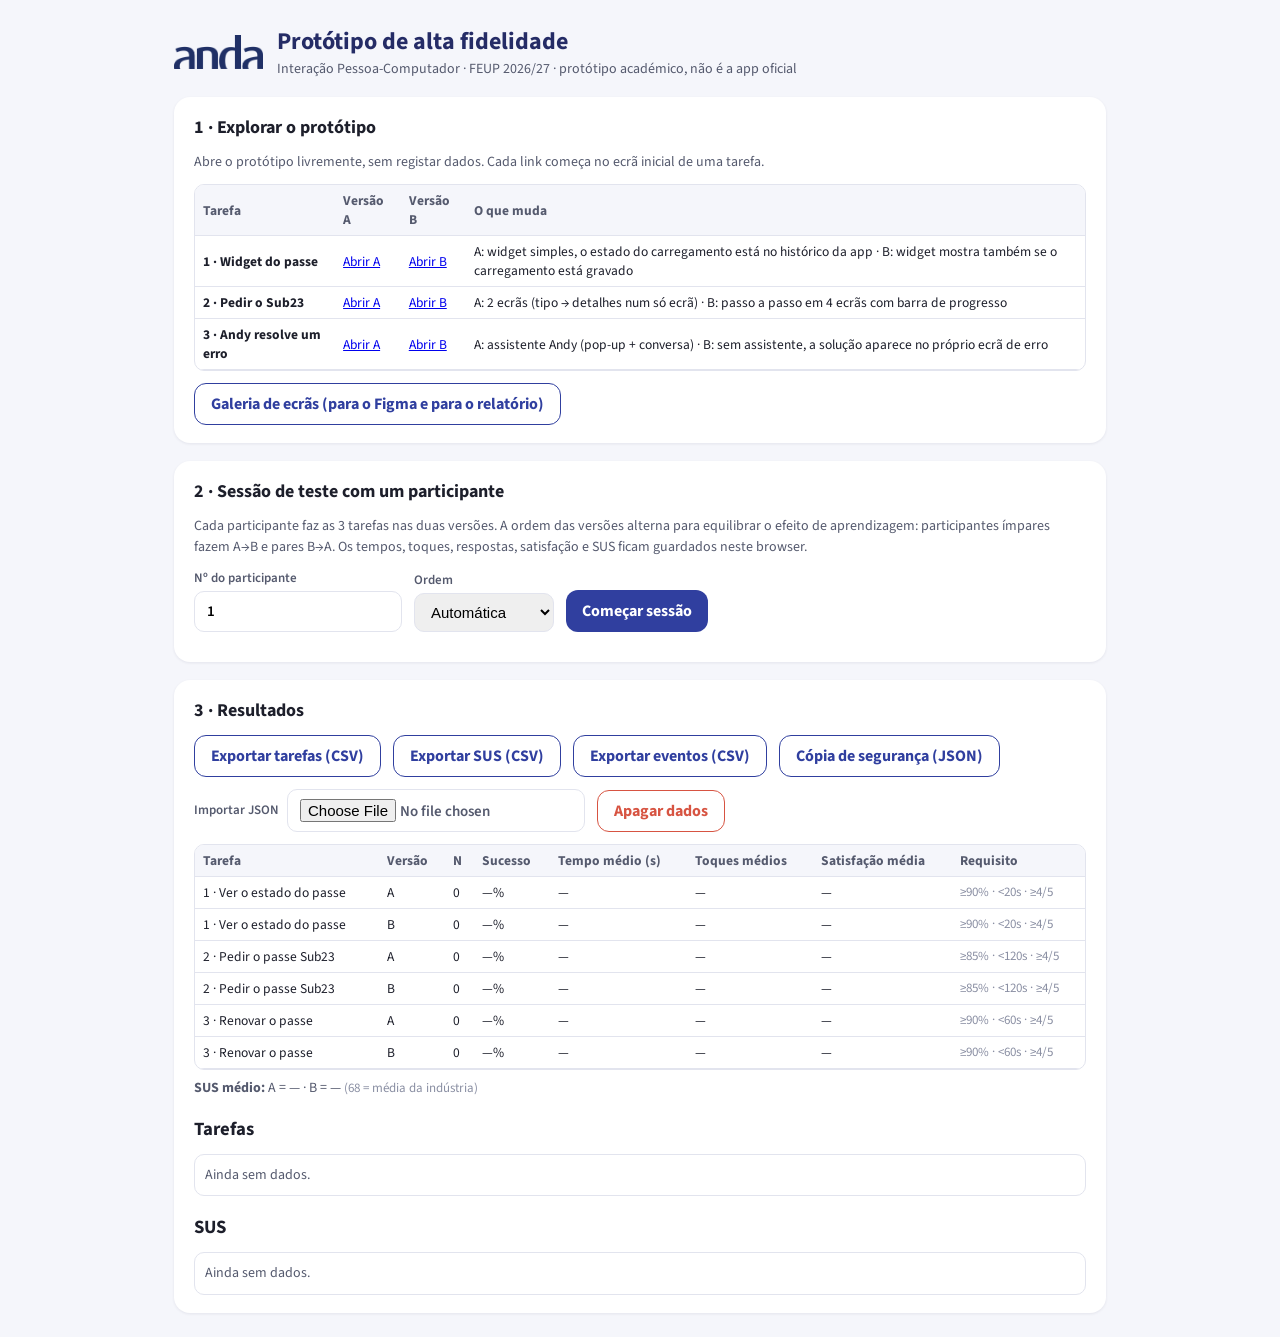
==== index.html @ 172ece96 "Protótipo de alta fidelidade da Anda (IPC Fase III) Protótipo web com versões A/B das três funcional" ====
<!DOCTYPE html>
<html lang="pt-PT" style="background:var(--bg)"><head>
<meta charset="utf-8"><meta name="viewport" content="width=device-width, initial-scale=1">
<link rel="preconnect" href="https://fonts.googleapis.com"><link href="https://fonts.googleapis.com/css2?family=Source+Sans+3:wght@300;400;600;700;800&display=swap" rel="stylesheet">
<link rel="stylesheet" href="css/style.css"><link rel="icon" href="assets/ic_anda.png">
<title>Anda · Painel do protótipo</title>
</head>
<body style="background:var(--bg)">
<div class="admin">
  <header><img src="assets/logo_anda.png" alt="anda"><div><h1>Protótipo de alta fidelidade</h1><div class="muted">Interação Pessoa-Computador · FEUP 2026/27 · protótipo académico, não é a app oficial</div></div></header>

  <section class="panel">
    <h2>1 · Explorar o protótipo</h2>
    <p>Abre o protótipo livremente, sem registar dados. Cada link começa no ecrã inicial de uma tarefa.</p>
    <div class="tablewrap" style="max-height:none"><table>
      <tr><th>Tarefa</th><th>Versão A</th><th>Versão B</th><th>O que muda</th></tr>
      <tr><td><b>1 · Widget do passe</b></td><td><a href="app.html?v=A&u=sofia&ecra=os-home">Abrir A</a></td><td><a href="app.html?v=B&u=sofia&ecra=os-home">Abrir B</a></td><td>A: widget simples, o estado do carregamento está no histórico da app · B: widget mostra também se o carregamento está gravado</td></tr>
      <tr><td><b>2 · Pedir o Sub23</b></td><td><a href="app.html?v=A&u=sofia&ecra=app-inicio">Abrir A</a></td><td><a href="app.html?v=B&u=sofia&ecra=app-inicio">Abrir B</a></td><td>A: 2 ecrãs (tipo → detalhes num só ecrã) · B: passo a passo em 4 ecrãs com barra de progresso</td></tr>
      <tr><td><b>3 · Andy resolve um erro</b></td><td><a href="app.html?v=A&u=carlos&ecra=app-inicio">Abrir A</a></td><td><a href="app.html?v=B&u=carlos&ecra=app-inicio">Abrir B</a></td><td>A: assistente Andy (pop-up + conversa) · B: sem assistente, a solução aparece no próprio ecrã de erro</td></tr>
    </table></div>
    <div class="row"><a class="btn secondary" href="galeria.html" style="text-decoration:none">Galeria de ecrãs (para o Figma e para o relatório)</a></div>
  </section>

  <section class="panel">
    <h2>2 · Sessão de teste com um participante</h2>
    <p>Cada participante faz as 3 tarefas nas duas versões. A ordem das versões alterna para equilibrar o efeito de aprendizagem: participantes ímpares fazem A→B e pares B→A. Os tempos, toques, respostas, satisfação e SUS ficam guardados neste browser.</p>
    <div class="row">
      <label>Nº do participante<input id="pid" type="number" min="1" value="1"></label>
      <label>Ordem<select id="order"><option value="auto">Automática</option><option value="AB">A → B</option><option value="BA">B → A</option></select></label>
      <button class="btn primary" id="start">Começar sessão</button>
    </div>
    <p id="resume"></p>
  </section>

  <section class="panel">
    <h2>3 · Resultados</h2>
    <div class="row">
      <button class="btn secondary" id="exp-res">Exportar tarefas (CSV)</button>
      <button class="btn secondary" id="exp-sus">Exportar SUS (CSV)</button>
      <button class="btn secondary" id="exp-ev">Exportar eventos (CSV)</button>
      <button class="btn secondary" id="exp-json">Cópia de segurança (JSON)</button>
      <label style="flex-direction:row;align-items:center;gap:8px">Importar JSON<input type="file" id="imp" accept=".json"></label>
      <button class="btn secondary" id="clear" style="color:var(--anda-red);border-color:var(--anda-red)">Apagar dados</button>
    </div>
    <div id="summary"></div>
    <h3 style="margin:6px 0 0">Tarefas</h3><div class="tablewrap" id="t-res"></div>
    <h3 style="margin:6px 0 0">SUS</h3><div class="tablewrap" id="t-sus"></div>
  </section>
</div>

<script src="js/icons.js"></script><script src="js/screens.js"></script><script src="js/engine.js"></script>
<script>
const $ = s => document.querySelector(s);
const REQ = { 1: { taxa: 90, tempo: 20, sat: 4 }, 2: { taxa: 85, tempo: 120, sat: 4 }, 3: { taxa: 90, tempo: 60, sat: 4 } };

function table(rows, cols) {
  if (!rows.length) return '<p style="padding:10px">Ainda sem dados.</p>';
  cols = cols || Object.keys(rows[0]);
  return `<table><tr>${cols.map(c => `<th>${c}</th>`).join('')}</tr>${rows.map(r => `<tr>${cols.map(c => `<td>${r[c] ?? ''}</td>`).join('')}</tr>`).join('')}</table>`;
}
const mean = a => a.length ? a.reduce((x, y) => x + y, 0) / a.length : NaN;
const f1 = x => isNaN(x) ? '—' : x.toFixed(1);

function refresh() {
  const res = Store.get('anda_results', []), sus = Store.get('anda_sus', []);
  $('#t-res').innerHTML = table(res, ['pid', 'ordem', 'versao', 'tarefa', 'sucesso', 'tempo_s', 'toques', 'toques_validos', 'voltar', 'satisfacao', 'desistiu', 'escolhas', 'resp_valido', 'resp_gravado']);
  $('#t-sus').innerHTML = table(sus, ['pid', 'ordem', 'versao', 'posicao', 'sus']);
  // Resumo por tarefa e versão, comparado com os requisitos de usabilidade da Fase 2
  let h = '<div class="tablewrap" style="max-height:none"><table><tr><th>Tarefa</th><th>Versão</th><th>N</th><th>Sucesso</th><th>Tempo médio (s)</th><th>Toques médios</th><th>Satisfação média</th><th>Requisito</th></tr>';
  for (const t of [1, 2, 3]) for (const v of ['A', 'B']) {
    const r = res.filter(x => x.tarefa === t && x.versao === v); const q = REQ[t];
    const taxa = r.length ? 100 * mean(r.map(x => x.sucesso)) : NaN;
    const okR = r.filter(x => x.sucesso);
    const tempo = mean(okR.map(x => x.tempo_s)), sat = mean(r.map(x => x.satisfacao));
    const cls = (ok) => isNaN(ok) ? '' : ok ? 'ok-t' : 'err-t';
    h += `<tr><td>${t} · ${TASKS[t].titulo}</td><td>${v}</td><td>${r.length}</td>
      <td class="${r.length ? cls(taxa >= q.taxa) : ''}">${f1(taxa)}%</td>
      <td class="${okR.length ? cls(tempo < q.tempo) : ''}">${f1(tempo)}</td><td>${f1(mean(r.map(x => x.toques_validos)))}</td>
      <td class="${r.length ? cls(sat >= q.sat) : ''}">${f1(sat)}</td><td class="small">≥${q.taxa}% · &lt;${q.tempo}s · ≥${q.sat}/5</td></tr>`;
  }
  h += '</table></div>';
  const sA = mean(sus.filter(x => x.versao === 'A').map(x => x.sus)), sB = mean(sus.filter(x => x.versao === 'B').map(x => x.sus));
  h += `<p style="margin-top:8px"><b>SUS médio:</b> A = ${f1(sA)} · B = ${f1(sB)} <span class="small">(68 = média da indústria)</span></p>`;
  $('#summary').innerHTML = h;
  const s = Store.get('anda_session', null);
  $('#resume').innerHTML = s ? `Há uma sessão a meio (participante ${s.pid}). <a href="app.html?modo=teste">Continuar sessão</a>` : '';
  const ids = res.map(r => +r.pid).filter(Boolean); if (ids.length) $('#pid').value = Math.max(...ids) + 1;
}

$('#start').onclick = () => {
  const pid = +$('#pid').value || 1;
  let o = $('#order').value; if (o === 'auto') o = pid % 2 ? 'AB' : 'BA';
  const order = o.split('');
  Store.set('anda_session', { pid, order, i: 0, steps: buildSteps(order), inicio: new Date().toISOString() });
  location.href = 'app.html?modo=teste';
};
$('#exp-res').onclick = () => download('anda-tarefas.csv', toCSV(Store.get('anda_results', [])));
$('#exp-sus').onclick = () => download('anda-sus.csv', toCSV(Store.get('anda_sus', [])));
$('#exp-ev').onclick = () => download('anda-eventos.csv', toCSV(Store.get('anda_events', [])));
$('#exp-json').onclick = () => {
  const d = { results: Store.get('anda_results', []), sus: Store.get('anda_sus', []), events: Store.get('anda_events', []) };
  const a = document.createElement('a'); a.href = URL.createObjectURL(new Blob([JSON.stringify(d)], { type: 'application/json' }));
  a.download = 'anda-dados-' + new Date().toISOString().slice(0, 10) + '.json'; a.click();
};
$('#imp').onchange = async e => {
  const d = JSON.parse(await e.target.files[0].text());
  // junta aos dados existentes (útil quando os testes são feitos em vários computadores)
  Store.set('anda_results', [...Store.get('anda_results', []), ...(d.results || [])]);
  Store.set('anda_sus', [...Store.get('anda_sus', []), ...(d.sus || [])]);
  Store.set('anda_events', [...Store.get('anda_events', []), ...(d.events || [])]);
  refresh();
};
let armed = false;
$('#clear').onclick = () => {
  if (!armed) { armed = true; $('#clear').textContent = 'Clique outra vez para apagar TUDO'; setTimeout(() => { armed = false; $('#clear').textContent = 'Apagar dados'; }, 4000); return; }
  ['anda_results', 'anda_sus', 'anda_events', 'anda_session'].forEach(k => localStorage.removeItem(k));
  armed = false; $('#clear').textContent = 'Apagar dados'; refresh();
};
refresh();
</script>
</body></html>
---- css/style.css ----
/* Protótipo Anda — IPC FEUP 2026/27
   Cores retiradas da app Anda (res/values/colors.xml do APK). */
:root {
  --anda-blue: #303f9f;
  --anda-dark: #1a237e;
  --anda-navy: #252c66;
  --anda-light: #bbbfe6;
  --anda-pale: #eceefa;
  --anda-green: #508c46;
  --anda-green-pale: #e6f1e3;
  --anda-red: #d75442;
  --anda-red-pale: #fbe9e6;
  --anda-yellow: #eeaf40;
  --anda-yellow-pale: #fdf3e0;
  --ink: #1d1f2b;
  --ink-2: #555a6e;
  --ink-3: #8a8fa3;
  --line: #e2e4ee;
  --bg: #f5f6fb;
  --white: #fff;
  --radius: 14px;
  --font: "Source Sans 3", "Source Sans Pro", "Myriad Pro", system-ui, -apple-system, "Segoe UI", Roboto, sans-serif;
}

* { box-sizing: border-box; -webkit-tap-highlight-color: transparent; }
html, body { margin: 0; height: 100%; font-family: var(--font); color: var(--ink); background: #dfe2ef; }
button { font: inherit; color: inherit; border: 0; background: none; cursor: pointer; padding: 0; }
input, textarea { font: inherit; }

/* ---------- Palco (desktop) ---------- */
.stage { min-height: 100%; display: flex; flex-direction: column; align-items: center; justify-content: center; gap: 12px; padding: 16px; }
.disclaimer { font-size: 12px; color: var(--ink-2); text-align: center; }
.testbar { width: 390px; display: flex; align-items: center; gap: 8px; background: var(--anda-navy); color: #fff; border-radius: 12px; padding: 8px 10px; font-size: 14px; }
.testbar .grow { flex: 1; }
.testbar button { background: rgba(255,255,255,.15); color: #fff; padding: 6px 10px; border-radius: 8px; font-weight: 600; }
.testbar button.done { background: var(--anda-green); }
.hidden { display: none !important; }

.phone { position: relative; width: 390px; height: 800px; background: var(--white); border-radius: 44px; border: 10px solid #15172a; overflow: hidden; box-shadow: 0 20px 60px rgba(20,25,60,.25); display: flex; flex-direction: column; }
.statusbar { height: 34px; flex: none; display: flex; align-items: center; justify-content: space-between; padding: 0 22px; font-size: 13px; font-weight: 600; background: var(--anda-blue); color: #fff; }
.phone.on-os .statusbar { background: #3b4aa8; }
.phone.study-mode .statusbar { background: #fff; color: var(--ink); }
.screen { flex: 1; display: flex; flex-direction: column; min-height: 0; position: relative; }
.homebar { height: 22px; flex: none; display: flex; align-items: center; justify-content: center; }
.homebar button { width: 120px; height: 5px; border-radius: 3px; background: #15172a; }

/* Telemóvel real: ecrã inteiro */
@media (max-width: 500px) {
  body { background: var(--white); }
  .stage { padding: 0; gap: 0; justify-content: flex-start; }
  .disclaimer { display: none; }
  .testbar { width: 100%; border-radius: 0; }
  .phone { width: 100%; height: 100dvh; border: 0; border-radius: 0; box-shadow: none; }
  .stage.testing .phone { height: calc(100dvh - 46px); }
}

/* ---------- Ecrã inicial do telemóvel (SO) ---------- */
.os { flex: 1; display: flex; flex-direction: column; padding: 8px 18px 14px; background: linear-gradient(170deg, #3b4aa8 0%, #6a5aa8 55%, #c58b9b 100%); color: #fff; }
.os .clock { text-align: center; font-size: 64px; font-weight: 300; letter-spacing: -1px; margin-top: 14px; line-height: 1; }
.os .date { text-align: center; font-size: 15px; opacity: .9; margin: 6px 0 22px; }
.widget { display: block; width: 100%; text-align: left; background: rgba(255,255,255,.96); color: var(--ink); border-radius: 22px; padding: 14px 16px; box-shadow: 0 6px 20px rgba(0,0,0,.18); }
.widget .w-head { display: flex; align-items: center; gap: 6px; font-size: 12px; color: var(--ink-2); }
.widget .w-head img { width: 18px; height: 18px; border-radius: 5px; }
.widget .w-head .grow { flex: 1; }
.widget .w-title { display: flex; align-items: center; justify-content: space-between; margin-top: 8px; font-size: 19px; font-weight: 700; }
.widget .w-sub { font-size: 15px; color: var(--ink-2); margin-top: 2px; }
.widget .w-row { display: flex; gap: 8px; align-items: flex-start; margin-top: 10px; padding-top: 10px; border-top: 1px solid var(--line); font-size: 14px; }
.widget .w-actions { display: flex; gap: 8px; margin-top: 12px; }
.widget .w-actions span { border: 1px solid var(--line); border-radius: 20px; padding: 4px 12px; font-size: 13px; font-weight: 600; color: var(--anda-blue); }
.apps { display: grid; grid-template-columns: repeat(4, 1fr); gap: 18px 10px; margin-top: 26px; }
.app-icon { display: flex; flex-direction: column; align-items: center; gap: 6px; font-size: 11.5px; color: #fff; }
.app-icon .ico { width: 58px; height: 58px; border-radius: 16px; display: grid; place-items: center; font-size: 24px; font-weight: 700; background: rgba(255,255,255,.25); overflow: hidden; }
.app-icon .ico img { width: 100%; height: 100%; }
.dock { margin-top: auto; display: grid; grid-template-columns: repeat(4, 1fr); padding: 12px 8px; background: rgba(255,255,255,.2); border-radius: 26px; }

/* ---------- App ---------- */
.app { flex: 1; display: flex; flex-direction: column; min-height: 0; background: var(--bg); }
.topbar { flex: none; display: flex; align-items: center; gap: 10px; padding: 10px 16px 12px; background: var(--anda-blue); color: #fff; min-height: 54px; }
.topbar h1 { font-size: 20px; margin: 0; font-weight: 700; flex: 1; }
.topbar .back { width: 34px; height: 34px; margin-left: -6px; display: grid; place-items: center; border-radius: 50%; }
.topbar .back .glyph { font-size: 38px; line-height: 30px; margin-top: -6px; font-weight: 300; }
.topbar .back:active { background: rgba(255,255,255,.15); }
.topbar img.logo { height: 22px; }
.content { flex: 1; overflow-y: auto; padding: 16px; display: flex; flex-direction: column; gap: 14px; }
.content.center { align-items: stretch; }
.footer-actions { flex: none; padding: 12px 16px; background: var(--bg); display: flex; flex-direction: column; gap: 10px; }

.tabbar { flex: none; display: grid; grid-template-columns: repeat(4, 1fr); background: var(--white); border-top: 1px solid var(--line); padding: 6px 0 4px; }
.tabbar button { display: flex; flex-direction: column; align-items: center; gap: 2px; font-size: 12px; color: var(--ink-3); padding: 4px 0; }
.tabbar button.on { color: var(--anda-blue); font-weight: 700; }
.tabbar svg { width: 24px; height: 24px; }

.card { background: var(--white); border-radius: var(--radius); padding: 14px 16px; box-shadow: 0 1px 2px rgba(20,25,60,.06); border: 1px solid var(--line); }
.card.tap { display: block; width: 100%; text-align: left; }
.card.tap:active { background: var(--anda-pale); }
.card h2 { font-size: 17px; margin: 0 0 4px; }
.muted { color: var(--ink-2); font-size: 14px; }
.small { font-size: 13px; color: var(--ink-3); }
.section-title { font-size: 13px; font-weight: 700; color: var(--ink-2); text-transform: uppercase; letter-spacing: .04em; margin: 4px 2px -4px; }

.pass { background: var(--anda-blue); color: #fff; border: 0; position: relative; overflow: hidden; }
.pass .pattern { position: absolute; right: -40px; top: -40px; width: 170px; height: 170px; opacity: .14; pointer-events: none; }
.pass .muted, .pass .small { color: rgba(255,255,255,.85); }
.pass .row { display: flex; align-items: center; justify-content: space-between; }
.pass h2 { font-size: 20px; }

.badge { display: inline-flex; align-items: center; gap: 4px; border-radius: 20px; padding: 3px 10px; font-size: 13px; font-weight: 700; }
.badge.ok { background: var(--anda-green-pale); color: #2f6a26; }
.badge.warn { background: var(--anda-yellow-pale); color: #8a5a00; }
.badge.err { background: var(--anda-red-pale); color: #a3311f; }
.badge.info { background: var(--anda-pale); color: var(--anda-blue); }
.pass .badge.ok { background: #fff; }

.btn { display: flex; align-items: center; justify-content: center; gap: 8px; width: 100%; min-height: 50px; border-radius: 12px; font-weight: 700; font-size: 16px; padding: 0 16px; }
.btn.primary { background: var(--anda-blue); color: #fff; }
.btn.primary:active { background: var(--anda-dark); }
.btn.primary[disabled] { background: #b9bdd6; cursor: default; }
.btn.secondary { background: var(--white); color: var(--anda-blue); border: 1.5px solid var(--anda-blue); }
.btn.link { min-height: auto; width: auto; padding: 6px 0; color: var(--anda-blue); text-decoration: underline; font-weight: 600; justify-content: flex-start; }

.chips { display: flex; gap: 8px; flex-wrap: wrap; }
.chip { border: 1.5px solid var(--line); background: var(--white); border-radius: 20px; padding: 6px 14px; font-size: 14px; font-weight: 600; color: var(--ink-2); }
.chip.on { background: var(--anda-blue); color: #fff; border-color: var(--anda-blue); }

.list { background: var(--white); border-radius: var(--radius); border: 1px solid var(--line); overflow: hidden; }
.list .day { padding: 10px 16px 4px; font-size: 13px; font-weight: 700; color: var(--ink-3); background: var(--bg); }
.list .item { display: flex; align-items: center; gap: 12px; padding: 12px 16px; border-top: 1px solid var(--line); }
.list .day + .item { border-top: 0; }
.list .item .grow { flex: 1; min-width: 0; }
.list .item .t { font-weight: 600; font-size: 15px; }
.list .item .s { font-size: 13px; color: var(--ink-2); margin-top: 2px; }
.list .item .r { font-size: 14px; color: var(--ink-2); white-space: nowrap; }
.list .item .ic { width: 34px; height: 34px; flex: none; border-radius: 50%; display: grid; place-items: center; background: var(--anda-pale); color: var(--anda-blue); }
.list .item .ic.ok { background: var(--anda-green-pale); color: var(--anda-green); }
.list .item .ic.warn { background: var(--anda-yellow-pale); color: #b07a10; }
.list .item.tap { width: 100%; text-align: left; }
.list .item.tap:active { background: var(--anda-pale); }

.option { display: flex; gap: 12px; align-items: flex-start; width: 100%; text-align: left; background: var(--white); border: 1.5px solid var(--line); border-radius: var(--radius); padding: 14px; }
.option .radio { width: 22px; height: 22px; flex: none; border-radius: 50%; border: 2px solid var(--ink-3); margin-top: 1px; display: grid; place-items: center; }
.option.on { border-color: var(--anda-blue); background: var(--anda-pale); }
.option.on .radio { border-color: var(--anda-blue); }
.option .radio i { width: 11px; height: 11px; border-radius: 50%; background: transparent; }
.option.on .radio i { background: var(--anda-blue); }
.option .t { font-weight: 700; font-size: 16px; }
.option .s { font-size: 14px; color: var(--ink-2); margin-top: 2px; }
.option .price { margin-left: auto; font-weight: 700; white-space: nowrap; }
.options { display: flex; flex-direction: column; gap: 10px; }
.q { font-size: 18px; font-weight: 700; margin: 4px 0 -2px; }

.progress { display: flex; gap: 6px; }
.progress span { flex: 1; height: 5px; border-radius: 3px; background: var(--line); }
.progress span.on { background: var(--anda-blue); }

.result { text-align: center; padding: 18px 0 4px; }
.result .big { width: 72px; height: 72px; border-radius: 50%; margin: 0 auto 12px; display: grid; place-items: center; }
.result .big.ok { background: var(--anda-green-pale); color: var(--anda-green); }
.result .big.err { background: var(--anda-red-pale); color: var(--anda-red); }
.result .big svg { width: 38px; height: 38px; }
.result h2 { font-size: 22px; margin: 0 0 4px; }

.alertbox { border-radius: var(--radius); padding: 14px 16px; font-size: 15px; }
.alertbox.err { background: var(--anda-red-pale); border: 1px solid #efc2ba; }
.alertbox.warn { background: var(--anda-yellow-pale); border: 1px solid #f1d6a1; }
.alertbox.info { background: var(--anda-pale); border: 1px solid var(--anda-light); }
.alertbox b { display: block; margin-bottom: 2px; }

.kv { display: flex; justify-content: space-between; padding: 6px 0; font-size: 15px; }
.kv span:first-child { color: var(--ink-2); }
.kv span:last-child { font-weight: 700; }

.steps { list-style: none; margin: 0; padding: 0; }
.steps li { display: flex; gap: 10px; align-items: center; padding: 6px 0; font-size: 15px; color: var(--ink-3); }
.steps li i { width: 12px; height: 12px; border-radius: 50%; border: 2px solid var(--ink-3); flex: none; }
.steps li.done { color: var(--ink); font-weight: 600; }
.steps li.done i { background: var(--anda-green); border-color: var(--anda-green); }

/* ---------- Andy ---------- */
.andy-fab { position: absolute; right: 14px; bottom: 74px; display: flex; align-items: center; gap: 8px; background: var(--white); border: 1.5px solid var(--anda-light); border-radius: 30px; padding: 6px 14px 6px 6px; box-shadow: 0 4px 14px rgba(20,25,60,.18); font-size: 14px; font-weight: 600; z-index: 5; }
.andy-av { width: 32px; height: 32px; border-radius: 50%; background: var(--anda-blue); color: #fff; display: grid; place-items: center; font-weight: 800; font-size: 15px; flex: none; }
.andy-pop { position: absolute; left: 14px; right: 14px; bottom: 74px; background: var(--white); border-radius: 18px; padding: 14px 16px 16px; box-shadow: 0 10px 30px rgba(20,25,60,.28); border: 1px solid var(--anda-light); z-index: 6; animation: up .25s ease-out; }
.andy-pop .h { display: flex; align-items: center; gap: 10px; font-weight: 700; margin-bottom: 8px; }
.andy-pop .h .x { margin-left: auto; width: 30px; height: 30px; display: grid; place-items: center; color: var(--ink-3); font-size: 18px; }
.andy-pop p { margin: 0 0 12px; font-size: 15px; }
@keyframes up { from { transform: translateY(20px); opacity: 0; } to { transform: none; opacity: 1; } }

.chat { flex: 1; overflow-y: auto; padding: 16px; display: flex; flex-direction: column; gap: 10px; }
.msg { max-width: 84%; padding: 10px 14px; border-radius: 16px; font-size: 15px; line-height: 1.35; }
.msg.bot { background: var(--white); border: 1px solid var(--line); border-top-left-radius: 4px; align-self: flex-start; }
.msg.me { background: var(--anda-blue); color: #fff; border-top-right-radius: 4px; align-self: flex-end; }
.msg-who { font-size: 12px; color: var(--ink-3); margin-bottom: -6px; }
.chat .btn { max-width: 100%; }
.composer { flex: none; display: flex; gap: 8px; padding: 10px 12px; background: var(--white); border-top: 1px solid var(--line); }
.composer input { flex: 1; border: 1.5px solid var(--line); border-radius: 22px; padding: 10px 14px; outline: none; }
.composer input:focus { border-color: var(--anda-blue); }
.composer .mic { width: 44px; height: 44px; border-radius: 50%; background: var(--anda-blue); color: #fff; display: grid; place-items: center; flex: none; }

/* ---------- Sobreposições ---------- */
.sheet-bg { position: absolute; inset: 0; background: rgba(15,18,40,.45); z-index: 20; display: flex; align-items: flex-end; animation: fade .2s; }
.sheet { width: 100%; background: var(--white); border-radius: 22px 22px 0 0; padding: 18px 16px 20px; display: flex; flex-direction: column; gap: 12px; animation: up .25s ease-out; max-height: 90%; overflow-y: auto; }
.sheet h3 { margin: 0; font-size: 18px; }
.notif { position: absolute; top: 40px; left: 10px; right: 10px; background: rgba(255,255,255,.98); border-radius: 18px; padding: 12px 14px; box-shadow: 0 10px 30px rgba(0,0,0,.25); z-index: 30; animation: down .3s ease-out; display: flex; flex-direction: column; gap: 10px; }
.notif .nh { display: flex; align-items: center; gap: 8px; font-size: 12px; color: var(--ink-2); }
.notif .nh .mbway { width: 20px; height: 20px; border-radius: 5px; background: #d6001c; color: #fff; font-size: 9px; font-weight: 800; display: grid; place-items: center; }
.notif .nb { font-size: 15px; }
.notif .na { display: flex; gap: 8px; }
.notif .na .btn { min-height: 40px; font-size: 15px; }
@keyframes down { from { transform: translateY(-30px); opacity: 0; } to { transform: none; opacity: 1; } }
@keyframes fade { from { opacity: 0; } }
.toast { position: absolute; left: 50%; bottom: 90px; transform: translateX(-50%); background: #23263a; color: #fff; padding: 10px 16px; border-radius: 10px; font-size: 14px; z-index: 40; white-space: nowrap; animation: fade .2s; }
.spinner { width: 34px; height: 34px; border-radius: 50%; border: 4px solid var(--anda-light); border-top-color: var(--anda-blue); animation: spin 0.9s linear infinite; margin: 8px auto; }
@keyframes spin { to { transform: rotate(360deg); } }

/* ---------- Estudo (ecrãs do participante) ---------- */
.study { flex: 1; overflow-y: auto; padding: 24px 22px; display: flex; flex-direction: column; gap: 16px; background: var(--white); }
.study h2 { margin: 0; font-size: 24px; color: var(--anda-navy); }
.study .tag { align-self: flex-start; background: var(--anda-pale); color: var(--anda-blue); font-weight: 700; border-radius: 20px; padding: 4px 12px; font-size: 13px; }
.study p { margin: 0; font-size: 17px; line-height: 1.45; }
.study .grow { flex: 1; }
.likert { display: grid; grid-template-columns: repeat(5, 1fr); gap: 6px; }
.likert button { border: 1.5px solid var(--line); border-radius: 10px; padding: 10px 0; font-weight: 700; font-size: 17px; }
.likert button.on { background: var(--anda-blue); color: #fff; border-color: var(--anda-blue); }
.likert-labels { display: flex; justify-content: space-between; font-size: 12px; color: var(--ink-3); margin-top: -10px; }
.sus-item { display: flex; flex-direction: column; gap: 8px; padding-bottom: 14px; border-bottom: 1px solid var(--line); }
.sus-item p { font-size: 15.5px; }
.yn { display: flex; gap: 8px; }
.yn button { flex: 1; border: 1.5px solid var(--line); border-radius: 10px; padding: 10px 0; font-weight: 700; }
.yn button.on { background: var(--anda-blue); color: #fff; border-color: var(--anda-blue); }

/* ---------- Painel do investigador ---------- */
.admin { max-width: 980px; margin: 0 auto; padding: 24px; display: flex; flex-direction: column; gap: 18px; }
.admin header { display: flex; align-items: center; gap: 14px; }
.admin header img { height: 34px; }
.admin h1 { margin: 0; font-size: 24px; color: var(--anda-navy); }
.panel { background: var(--white); border-radius: 16px; padding: 18px 20px; box-shadow: 0 1px 3px rgba(20,25,60,.08); display: flex; flex-direction: column; gap: 12px; }
.panel h2 { margin: 0; font-size: 18px; }
.panel .row { display: flex; gap: 12px; flex-wrap: wrap; align-items: end; }
.panel label { display: flex; flex-direction: column; gap: 4px; font-size: 13px; font-weight: 600; color: var(--ink-2); }
.panel input, .panel select { border: 1.5px solid var(--line); border-radius: 10px; padding: 9px 12px; font-size: 15px; min-width: 140px; }
.panel .btn { width: auto; min-height: 42px; }
.panel p { margin: 0; color: var(--ink-2); font-size: 14px; line-height: 1.45; }
table { border-collapse: collapse; width: 100%; font-size: 13.5px; }
th, td { text-align: left; padding: 6px 8px; border-bottom: 1px solid var(--line); }
th { color: var(--ink-2); font-weight: 700; background: var(--bg); position: sticky; top: 0; }
.tablewrap { max-height: 360px; overflow: auto; border: 1px solid var(--line); border-radius: 10px; }
.ok-t { color: var(--anda-green); font-weight: 700; }
.err-t { color: var(--anda-red); font-weight: 700; }

/* ---------- Galeria (para importar no Figma com html.to.design) ---------- */
body.gallery { background: #e9ebf3; }
.gal { padding: 32px; display: flex; flex-direction: column; gap: 40px; }
.gal > div > h1 { margin: 0; color: var(--anda-navy); }
.gal-group > h2 { margin: 0 0 14px; font-size: 20px; color: var(--anda-navy); }
.gal-row { display: flex; gap: 32px; flex-wrap: wrap; align-items: flex-start; }
.gal-item { display: flex; flex-direction: column; gap: 8px; }
.gal-item .lbl { font-size: 14px; font-weight: 700; color: var(--ink-2); }
.gal-item .phone { border-width: 0; border-radius: 0; box-shadow: 0 2px 8px rgba(20,25,60,.15); }
.app:has(.footer-actions) .andy-fab { bottom: 150px; }
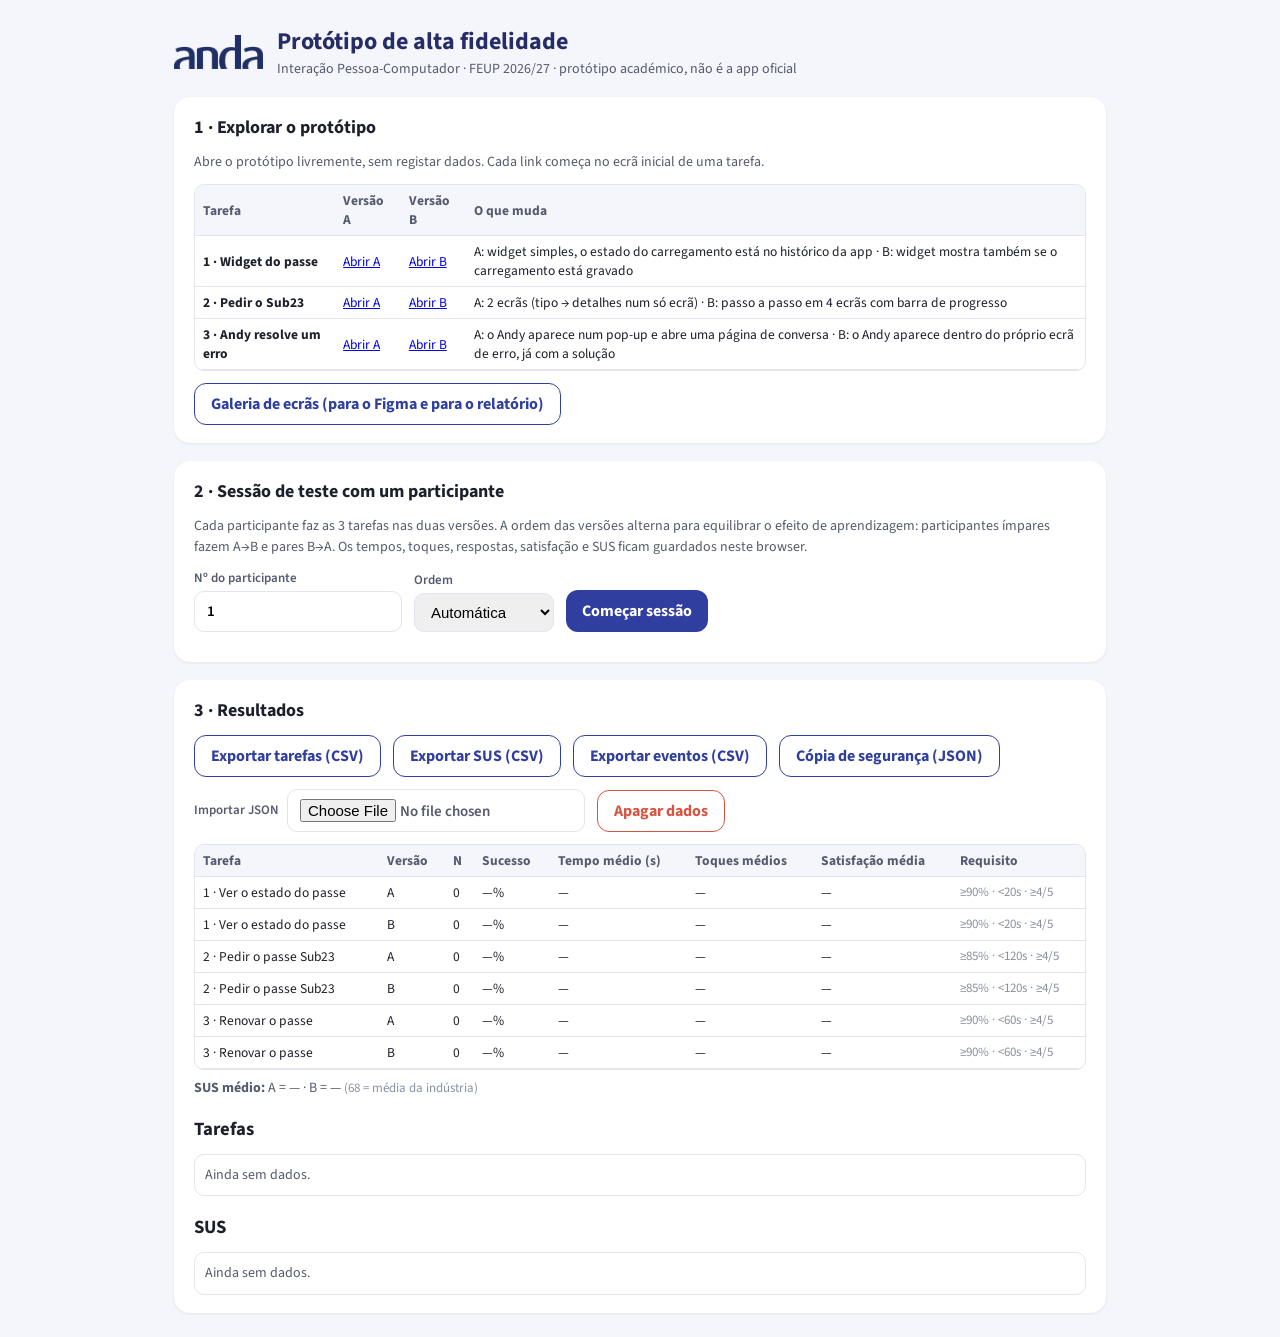
==== commit 2b5ce2ef: "Andy também na versão B (dentro do ecrã de erro) e correções - Versão B: o Andy aparece como cartão " ====
--- a/index.html
+++ b/index.html
@@ -16,7 +16,7 @@
       <tr><th>Tarefa</th><th>Versão A</th><th>Versão B</th><th>O que muda</th></tr>
       <tr><td><b>1 · Widget do passe</b></td><td><a href="app.html?v=A&u=sofia&ecra=os-home">Abrir A</a></td><td><a href="app.html?v=B&u=sofia&ecra=os-home">Abrir B</a></td><td>A: widget simples, o estado do carregamento está no histórico da app · B: widget mostra também se o carregamento está gravado</td></tr>
       <tr><td><b>2 · Pedir o Sub23</b></td><td><a href="app.html?v=A&u=sofia&ecra=app-inicio">Abrir A</a></td><td><a href="app.html?v=B&u=sofia&ecra=app-inicio">Abrir B</a></td><td>A: 2 ecrãs (tipo → detalhes num só ecrã) · B: passo a passo em 4 ecrãs com barra de progresso</td></tr>
-      <tr><td><b>3 · Andy resolve um erro</b></td><td><a href="app.html?v=A&u=carlos&ecra=app-inicio">Abrir A</a></td><td><a href="app.html?v=B&u=carlos&ecra=app-inicio">Abrir B</a></td><td>A: assistente Andy (pop-up + conversa) · B: sem assistente, a solução aparece no próprio ecrã de erro</td></tr>
+      <tr><td><b>3 · Andy resolve um erro</b></td><td><a href="app.html?v=A&u=carlos&ecra=app-inicio">Abrir A</a></td><td><a href="app.html?v=B&u=carlos&ecra=app-inicio">Abrir B</a></td><td>A: o Andy aparece num pop-up e abre uma página de conversa · B: o Andy aparece dentro do próprio ecrã de erro, já com a solução</td></tr>
     </table></div>
     <div class="row"><a class="btn secondary" href="galeria.html" style="text-decoration:none">Galeria de ecrãs (para o Figma e para o relatório)</a></div>
   </section>
--- a/css/style.css
+++ b/css/style.css
@@ -256,3 +256,10 @@
 .gal-item .lbl { font-size: 14px; font-weight: 700; color: var(--ink-2); }
 .gal-item .phone { border-width: 0; border-radius: 0; box-shadow: 0 2px 8px rgba(20,25,60,.15); }
 .app:has(.footer-actions) .andy-fab { bottom: 150px; }
+
+.andy-card { display: flex; flex-direction: column; gap: 10px; border: 1.5px solid var(--anda-light); }
+.andy-card .andy-head { display: flex; align-items: center; gap: 8px; }
+.andy-card p { margin: 0; font-size: 15px; line-height: 1.4; }
+.foto-btns { margin-top: -4px; padding-left: 4px; }
+.foto-btns .chip { display: inline-flex; align-items: center; gap: 6px; }
+.nfc-illu { display: flex; flex-direction: column; align-items: center; gap: 8px; text-align: center; }
